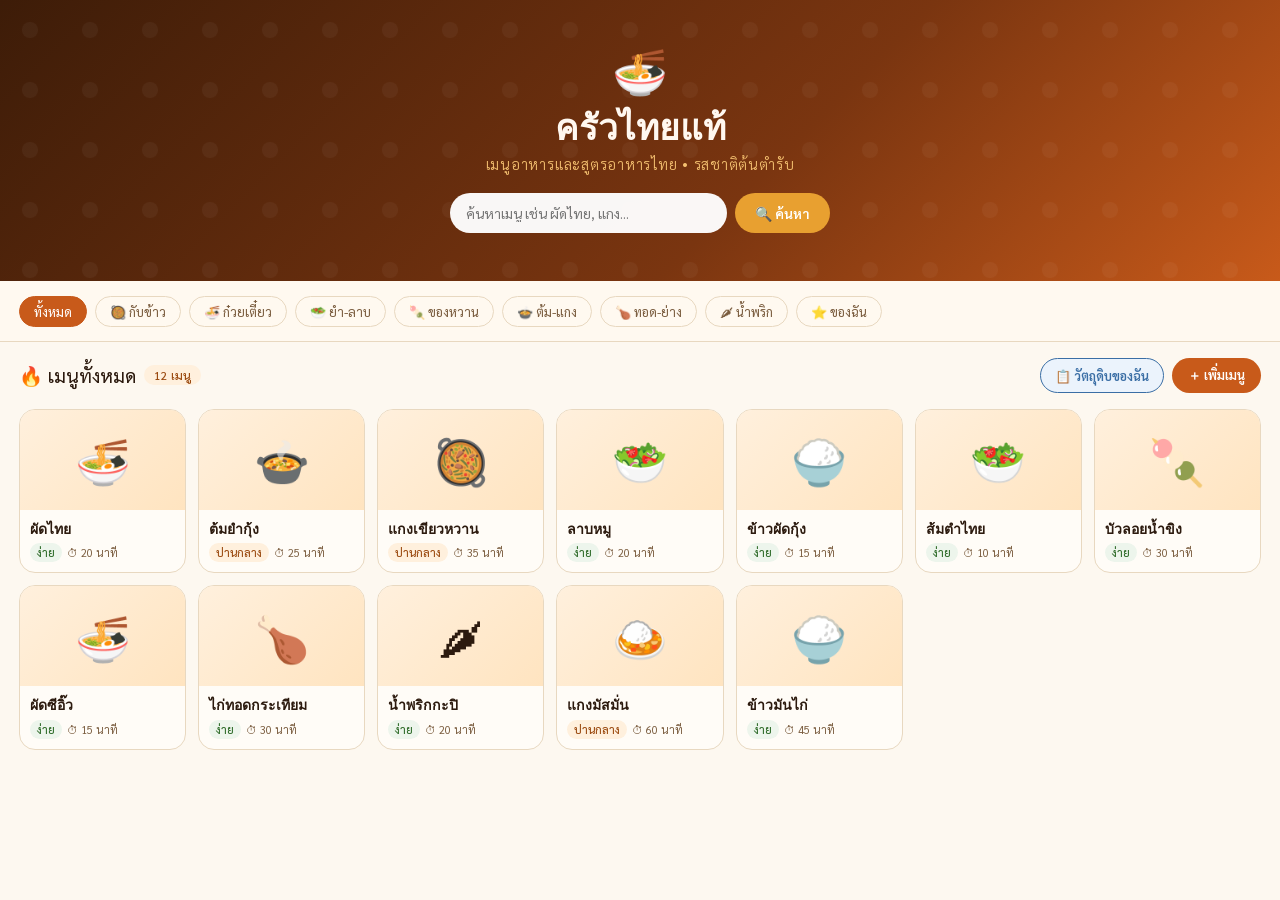
==== index.html @ c48f59b4 "Add files via upload" ====
<!DOCTYPE html>
<html lang="th">
<head>
  <meta charset="UTF-8" />
  <meta name="viewport" content="width=device-width, initial-scale=1.0" />
  <meta name="description" content="ครัวไทยแท้ — รวมเมนูและสูตรอาหารไทยต้นตำรับ เพิ่มเมนูของตัวเองได้" />
  <title>ครัวไทยแท้ 🍜</title>
  <link rel="stylesheet" href="style.css" />
</head>
<body>

  <!-- HERO -->
  <div class="hero">
    <span class="hero-emoji">🍜</span>
    <h1>ครัวไทยแท้</h1>
    <p>เมนูอาหารและสูตรอาหารไทย • รสชาติต้นตำรับ</p>
    <div class="search-wrap">
      <input type="text" id="searchInput" placeholder="ค้นหาเมนู เช่น ผัดไทย, แกง..." />
      <button id="searchBtn">🔍 ค้นหา</button>
    </div>
  </div>

  <!-- CATEGORY NAV -->
  <nav class="nav-cats">
    <button class="cat-btn active" data-cat="ทั้งหมด">ทั้งหมด</button>
    <button class="cat-btn" data-cat="กับข้าว">🥘 กับข้าว</button>
    <button class="cat-btn" data-cat="ก๋วยเตี๋ยว">🍜 ก๋วยเตี๋ยว</button>
    <button class="cat-btn" data-cat="ยำ-ลาบ">🥗 ยำ-ลาบ</button>
    <button class="cat-btn" data-cat="ของหวาน">🍡 ของหวาน</button>
    <button class="cat-btn" data-cat="ต้ม-แกง">🍲 ต้ม-แกง</button>
    <button class="cat-btn" data-cat="ทอด-ย่าง">🍗 ทอด-ย่าง</button>
    <button class="cat-btn" data-cat="น้ำพริก">🌶 น้ำพริก</button>
    <button class="cat-btn" data-cat="เมนูของฉัน">⭐ ของฉัน</button>
  </nav>

  <!-- TOOLBAR -->
  <div class="toolbar">
    <div class="section-title">
      🔥 เมนูทั้งหมด
      <span class="count-badge" id="countBadge">0 เมนู</span>
    </div>
    <div class="top-actions">
      <button class="btn-mymenus" id="btnMyMenus">📋 วัตถุดิบของฉัน</button>
      <button class="btn-add" id="btnAddMenu">＋ เพิ่มเมนู</button>
    </div>
  </div>

  <!-- GRID -->
  <div class="section">
    <div class="grid" id="recipeGrid"></div>
  </div>

  <!-- ===== MODAL: Recipe Detail ===== -->
  <div class="modal-bg" id="detailModal">
    <div class="modal">
      <div class="modal-header">
        <div id="modalTitle" style="flex:1"></div>
        <button class="close-btn" id="closeDetail">✕</button>
      </div>
      <div id="modalBody"></div>
    </div>
  </div>

  <!-- ===== MODAL: Add Menu ===== -->
  <div class="modal-bg" id="addModal">
    <div class="modal">
      <div class="modal-header">
        <h3>＋ เพิ่มเมนูของคุณ</h3>
        <button class="close-btn" id="closeAdd">✕</button>
      </div>

      <div class="form-group">
        <label>ชื่อเมนู *</label>
        <input type="text" id="fName" placeholder="เช่น แกงป่าหมู" />
      </div>

      <div class="form-group">
        <label>เลือก Emoji</label>
        <div class="emoji-row" id="emojiRow">
          <div class="emoji-opt selected" data-e="🍽️">🍽️</div>
          <div class="emoji-opt" data-e="🥘">🥘</div>
          <div class="emoji-opt" data-e="🍜">🍜</div>
          <div class="emoji-opt" data-e="🍲">🍲</div>
          <div class="emoji-opt" data-e="🥗">🥗</div>
          <div class="emoji-opt" data-e="🍛">🍛</div>
          <div class="emoji-opt" data-e="🍚">🍚</div>
          <div class="emoji-opt" data-e="🍗">🍗</div>
          <div class="emoji-opt" data-e="🥩">🥩</div>
          <div class="emoji-opt" data-e="🍡">🍡</div>
          <div class="emoji-opt" data-e="🌶">🌶</div>
          <div class="emoji-opt" data-e="🫕">🫕</div>
          <div class="emoji-opt" data-e="🥚">🥚</div>
          <div class="emoji-opt" data-e="🦐">🦐</div>
          <div class="emoji-opt" data-e="🐟">🐟</div>
          <div class="emoji-opt" data-e="🫓">🫓</div>
        </div>
      </div>

      <div class="form-row">
        <div class="form-group">
          <label>หมวดหมู่</label>
          <select id="fCat">
            <option>กับข้าว</option>
            <option>ก๋วยเตี๋ยว</option>
            <option>ยำ-ลาบ</option>
            <option>ของหวาน</option>
            <option>ต้ม-แกง</option>
            <option>ทอด-ย่าง</option>
            <option>น้ำพริก</option>
          </select>
        </div>
        <div class="form-group">
          <label>เวลาทำ</label>
          <input type="text" id="fTime" placeholder="เช่น 20 นาที" />
        </div>
      </div>

      <div class="form-row">
        <div class="form-group">
          <label>ระดับความยาก</label>
          <select id="fLevel">
            <option>ง่าย</option>
            <option>ปานกลาง</option>
            <option>ยาก</option>
          </select>
        </div>
        <div class="form-group">
          <label>ความเผ็ด</label>
          <select id="fSpicy">
            <option value="0">ไม่เผ็ด</option>
            <option value="1">เผ็ดน้อย</option>
            <option value="2">เผ็ดกลาง</option>
            <option value="3">เผ็ดมาก</option>
          </select>
        </div>
      </div>

      <div class="form-group">
        <label>วัตถุดิบ * <small style="color:var(--muted);font-weight:400">(ปริมาณ + ชื่อวัตถุดิบ)</small></label>
        <div class="ing-list-form" id="ingList"></div>
        <button class="btn-add-ing" id="btnAddIng">＋ เพิ่มวัตถุดิบ</button>
      </div>

      <div class="form-group">
        <label>วิธีทำ <small style="color:var(--muted);font-weight:400">(แต่ละบรรทัด = 1 ขั้นตอน)</small></label>
        <textarea id="fSteps" placeholder="1. ตั้งกระทะ...&#10;2. ใส่วัตถุดิบ...&#10;3. ปรุงรส..."></textarea>
      </div>

      <div class="form-group">
        <label>เคล็ดลับ (ไม่บังคับ)</label>
        <input type="text" id="fTip" placeholder="เช่น ใช้ไฟแรงจะหอมกว่า" />
      </div>

      <button class="btn-submit" id="submitMenu">✓ บันทึกเมนู</button>
    </div>
  </div>

  <!-- ===== MODAL: My Ingredients ===== -->
  <div class="modal-bg" id="myModal">
    <div class="modal">
      <div class="modal-header">
        <h3>📋 วัตถุดิบเมนูของฉัน</h3>
        <button class="close-btn" id="closeMyModal">✕</button>
      </div>
      <div id="myIngBody"></div>
    </div>
  </div>

  <script src="script.js"></script>
</body>
</html>
---- style.css ----
@import url('https://fonts.googleapis.com/css2?family=Playfair+Display:wght@400;700&family=Sarabun:wght@300;400;500;600&display=swap');

* { margin: 0; padding: 0; box-sizing: border-box; }

:root {
  --bg: #FDF8F0;
  --surface: #FFF9F0;
  --card: #FFFCF7;
  --text: #2C1A0E;
  --muted: #7A5C3E;
  --accent: #C85A1A;
  --accent2: #E8A030;
  --green: #4A7C45;
  --border: #E8D8C0;
  --tag-bg: #FFF0DD;
  --tag-text: #9B4A10;
  --custom: #3A6EA5;
  --custom-bg: #EBF3FC;
}

body { font-family: 'Sarabun', sans-serif; background: var(--bg); color: var(--text); min-height: 100vh; }
h1, h2, h3 { font-family: 'Playfair Display', serif; }

/* ===== HERO ===== */
.hero {
  background: linear-gradient(135deg, #3D1C08 0%, #7A3510 60%, #C85A1A 100%);
  padding: 2.5rem 1.5rem 3rem;
  text-align: center;
  position: relative;
  overflow: hidden;
}
.hero::before {
  content: '';
  position: absolute;
  inset: 0;
  background: url("data:image/svg+xml,%3Csvg width='60' height='60' viewBox='0 0 60 60' xmlns='http://www.w3.org/2000/svg'%3E%3Cg fill='%23ffffff' fill-opacity='0.04'%3E%3Ccircle cx='30' cy='30' r='8'/%3E%3C/g%3E%3C/svg%3E");
}
.hero-emoji { font-size: 2.8rem; margin-bottom: 0.4rem; display: block; position: relative; }
.hero h1 { font-size: 2.2rem; color: #FFF8F0; font-weight: 700; line-height: 1.2; margin-bottom: 0.4rem; position: relative; }
.hero p { color: #F4C070; font-size: 0.95rem; font-weight: 300; letter-spacing: 0.05em; position: relative; }

.search-wrap { margin: 1.2rem auto 0; max-width: 380px; display: flex; gap: 8px; position: relative; }
.search-wrap input {
  flex: 1; padding: 11px 16px; border-radius: 24px; border: none;
  font-family: 'Sarabun', sans-serif; font-size: 14px;
  background: rgba(255,255,255,0.96); color: var(--text); outline: none;
}
.search-wrap button {
  padding: 11px 20px; border-radius: 24px; border: none;
  background: var(--accent2); color: #fff;
  font-family: 'Sarabun', sans-serif; font-weight: 600; font-size: 14px;
  cursor: pointer; white-space: nowrap; flex-shrink: 0;
}

/* ===== NAV CATS ===== */
.nav-cats {
  display: flex; gap: 8px; padding: 0.9rem 1.2rem;
  overflow-x: auto; background: var(--surface);
  border-bottom: 1px solid var(--border); scrollbar-width: none;
}
.nav-cats::-webkit-scrollbar { display: none; }
.cat-btn {
  padding: 6px 14px; border-radius: 20px; border: 1.5px solid var(--border);
  background: transparent; font-family: 'Sarabun', sans-serif;
  font-size: 13px; color: var(--muted); cursor: pointer;
  white-space: nowrap; transition: all 0.2s; flex-shrink: 0;
}
.cat-btn.active, .cat-btn:hover { background: var(--accent); border-color: var(--accent); color: #fff; }

/* ===== TOOLBAR ===== */
.toolbar { display: flex; align-items: center; justify-content: space-between; padding: 1rem 1.2rem 0; }
.section-title { font-size: 1.2rem; color: var(--text); display: flex; align-items: center; gap: 8px; }
.count-badge {
  font-size: 12px; background: var(--tag-bg); color: var(--tag-text);
  padding: 2px 10px; border-radius: 12px; font-weight: 500;
}
.top-actions { display: flex; gap: 8px; }
.btn-add {
  padding: 8px 16px; border-radius: 20px; border: none;
  background: var(--accent); color: #fff;
  font-family: 'Sarabun', sans-serif; font-weight: 600; font-size: 13px;
  cursor: pointer; display: flex; align-items: center; gap: 6px; transition: background 0.2s;
}
.btn-add:hover { background: #a84a14; }
.btn-mymenus {
  padding: 8px 14px; border-radius: 20px; border: 1.5px solid var(--custom);
  background: var(--custom-bg); color: var(--custom);
  font-family: 'Sarabun', sans-serif; font-weight: 600; font-size: 13px;
  cursor: pointer; display: flex; align-items: center; gap: 6px; transition: all 0.2s;
}
.btn-mymenus:hover { background: var(--custom); color: #fff; }

/* ===== GRID ===== */
.section { padding: 1rem 1.2rem 1.5rem; }
.grid { display: grid; grid-template-columns: repeat(auto-fill, minmax(145px, 1fr)); gap: 12px; }
.card {
  background: var(--card); border-radius: 16px; overflow: hidden;
  border: 1px solid var(--border); cursor: pointer;
  transition: transform 0.2s, box-shadow 0.2s; position: relative;
}
.card:hover { transform: translateY(-3px); box-shadow: 0 8px 24px rgba(200,90,26,0.15); }
.card.custom-card { border-color: #B8D4EE; }
.custom-badge {
  position: absolute; top: 8px; right: 8px;
  background: var(--custom); color: #fff;
  font-size: 10px; padding: 2px 7px; border-radius: 10px; font-weight: 600;
}
.card-img {
  width: 100%; height: 100px;
  display: flex; align-items: center; justify-content: center;
  font-size: 2.8rem;
  background: linear-gradient(135deg, #FFF0DD, #FFE4C0);
}
.card.custom-card .card-img { background: linear-gradient(135deg, #EBF3FC, #D2E8F8); }
.card-body { padding: 10px; }
.card-name {
  font-family: 'Playfair Display', serif; font-size: 0.88rem; font-weight: 700;
  color: var(--text); margin-bottom: 5px; line-height: 1.3;
}
.card-meta { display: flex; align-items: center; gap: 5px; flex-wrap: wrap; }
.tag { font-size: 11px; padding: 2px 7px; border-radius: 10px; background: var(--tag-bg); color: var(--tag-text); font-weight: 500; }
.tag.green { background: #EDF5EC; color: #2E6B29; }
.tag.blue { background: var(--custom-bg); color: var(--custom); }
.card-time { font-size: 11px; color: var(--muted); }
.empty-msg { color: var(--muted); font-size: 14px; grid-column: 1/-1; padding: 2rem 0; text-align: center; line-height: 2; }

/* ===== MODALS ===== */
.modal-bg {
  display: none; position: fixed; inset: 0;
  background: rgba(44,26,14,0.65); z-index: 100;
  align-items: flex-end; justify-content: center;
}
.modal-bg.open { display: flex; }
.modal {
  background: var(--bg); border-radius: 24px 24px 0 0;
  width: 100%; max-width: 500px; max-height: 90vh;
  overflow-y: auto; padding: 1.5rem 1.4rem 2rem;
}
.modal-header { display: flex; justify-content: space-between; align-items: center; margin-bottom: 1rem; }
.modal-header h3 { font-size: 1.2rem; color: var(--text); }
.close-btn {
  width: 32px; height: 32px; border-radius: 50%;
  border: 1.5px solid var(--border); background: none;
  font-size: 18px; cursor: pointer; color: var(--muted);
  display: flex; align-items: center; justify-content: center; flex-shrink: 0;
}
.modal-tags { display: flex; gap: 6px; flex-wrap: wrap; margin-bottom: 0.9rem; }
.info-row { display: flex; gap: 10px; margin-bottom: 1.2rem; }
.info-box {
  flex: 1; background: var(--surface); border-radius: 12px;
  padding: 9px; text-align: center; border: 1px solid var(--border);
}
.info-box .val { font-size: 0.95rem; font-weight: 700; color: var(--accent); font-family: 'Playfair Display', serif; }
.info-box .lbl { font-size: 11px; color: var(--muted); margin-top: 2px; }
.section-sub { font-size: 1rem; font-weight: 600; color: var(--text); margin: 1rem 0 0.5rem; font-family: 'Playfair Display', serif; }
.ingredient-list { list-style: none; }
.ingredient-list li {
  padding: 6px 0; border-bottom: 1px solid var(--border);
  font-size: 13.5px; display: flex; gap: 8px; align-items: baseline;
}
.ingredient-list li span.amt { color: var(--accent); font-weight: 600; min-width: 80px; flex-shrink: 0; }
.step-list { list-style: none; }
.step-list li {
  padding: 9px 0; border-bottom: 1px solid var(--border);
  font-size: 13.5px; line-height: 1.6; display: flex; gap: 10px; align-items: flex-start;
}
.step-num {
  background: var(--accent); color: #fff; width: 22px; height: 22px;
  border-radius: 50%; display: flex; align-items: center; justify-content: center;
  font-size: 11px; font-weight: 700; flex-shrink: 0; margin-top: 3px;
}
.tip-box {
  background: #FFFBEE; border: 1px solid #F4D870; border-radius: 12px;
  padding: 12px 14px; font-size: 13px; color: #7A6010; margin-top: 1.1rem; line-height: 1.6;
}
.tip-box strong { color: #5A4A00; display: block; margin-bottom: 2px; }
.delete-btn {
  margin-top: 1rem; width: 100%; padding: 10px; border-radius: 12px;
  border: 1.5px solid #E0C0B0; background: none; color: #A05040;
  font-family: 'Sarabun', sans-serif; font-size: 14px; cursor: pointer; font-weight: 500;
}
.delete-btn:hover { background: #FFF0EC; border-color: #C05030; }

/* ===== ADD FORM ===== */
.form-group { margin-bottom: 1rem; }
.form-group label { display: block; font-size: 13px; font-weight: 600; color: var(--muted); margin-bottom: 5px; }
.form-group input,
.form-group select,
.form-group textarea {
  width: 100%; padding: 10px 12px; border-radius: 10px;
  border: 1.5px solid var(--border); font-family: 'Sarabun', sans-serif;
  font-size: 14px; color: var(--text); background: var(--surface); outline: none;
}
.form-group input:focus,
.form-group select:focus,
.form-group textarea:focus { border-color: var(--accent); }
.form-group textarea { resize: vertical; min-height: 70px; }

.emoji-row { display: flex; flex-wrap: wrap; gap: 8px; margin-top: 6px; }
.emoji-opt {
  width: 38px; height: 38px; border-radius: 10px;
  border: 1.5px solid var(--border); background: var(--surface);
  cursor: pointer; display: flex; align-items: center; justify-content: center;
  font-size: 20px; transition: all 0.15s;
}
.emoji-opt.selected, .emoji-opt:hover { border-color: var(--accent); background: var(--tag-bg); }

.ing-list-form { display: flex; flex-direction: column; gap: 8px; margin-bottom: 8px; }
.ing-row { display: flex; gap: 8px; align-items: center; }
.ing-row input {
  flex: 1; padding: 8px 10px; border-radius: 8px;
  border: 1.5px solid var(--border); font-family: 'Sarabun', sans-serif;
  font-size: 13px; color: var(--text); background: var(--surface);
}
.ing-row input:focus { border-color: var(--accent); outline: none; }
.ing-row .inp-amt { width: 90px; flex: none; }
.btn-add-ing {
  padding: 8px 12px; border-radius: 8px; border: 1.5px dashed var(--border);
  background: none; color: var(--muted); font-size: 13px; cursor: pointer;
  font-family: 'Sarabun', sans-serif; width: 100%; transition: all 0.15s;
}
.btn-add-ing:hover { border-color: var(--accent); color: var(--accent); }
.remove-ing {
  width: 26px; height: 26px; border-radius: 50%; border: none;
  background: #FEE8E0; color: #A05040; cursor: pointer;
  font-size: 14px; flex-shrink: 0; display: flex; align-items: center; justify-content: center;
}
.remove-ing:hover { background: #F0C0B0; }
.btn-submit {
  width: 100%; padding: 12px; border-radius: 14px; border: none;
  background: var(--accent); color: #fff; font-family: 'Sarabun', sans-serif;
  font-weight: 700; font-size: 15px; cursor: pointer; margin-top: 0.5rem; transition: background 0.2s;
}
.btn-submit:hover { background: #a84a14; }
.form-row { display: flex; gap: 10px; }
.form-row .form-group { flex: 1; }

/* ===== MY MENUS ===== */
.my-ing-card {
  background: var(--surface); border-radius: 12px;
  border: 1px solid var(--border); padding: 12px; margin-bottom: 10px;
}
.my-ing-card h4 { font-size: 0.95rem; margin-bottom: 8px; color: var(--text); display: flex; align-items: center; gap: 8px; }
.ing-chips { display: flex; flex-wrap: wrap; gap: 6px; }
.ing-chip {
  font-size: 12px; padding: 3px 10px; border-radius: 20px;
  background: var(--tag-bg); color: var(--tag-text); border: 1px solid #F0D8B8;
}
.ing-chip .amt-part { color: var(--accent); font-weight: 600; margin-right: 3px; }
.no-custom { text-align: center; padding: 2rem 1rem; color: var(--muted); font-size: 14px; line-height: 2; }
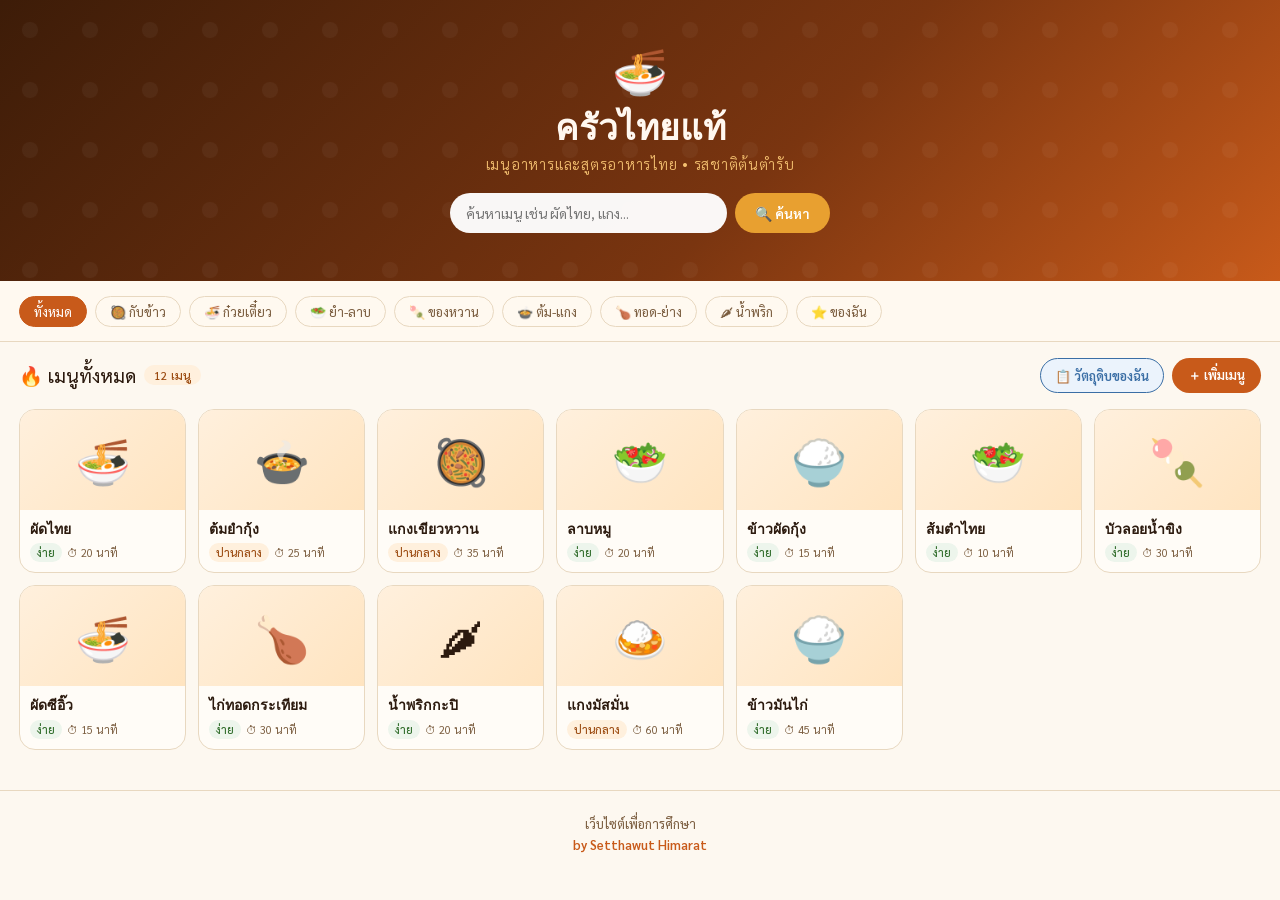
==== commit e74bd417: "Add files via upload" ====
--- a/index.html
+++ b/index.html
@@ -166,6 +166,12 @@
     </div>
   </div>
 
+  <!-- FOOTER -->
+  <footer style="text-align:center;padding:1.5rem 1rem 2rem;border-top:1px solid var(--border);margin-top:1rem">
+    <p style="font-size:13px;color:var(--muted)">เว็บไซต์เพื่อการศึกษา</p>
+    <p style="font-size:13px;color:var(--accent);font-weight:600;margin-top:4px">by Setthawut Himarat</p>
+  </footer>
+
   <script src="script.js"></script>
 </body>
 </html>
